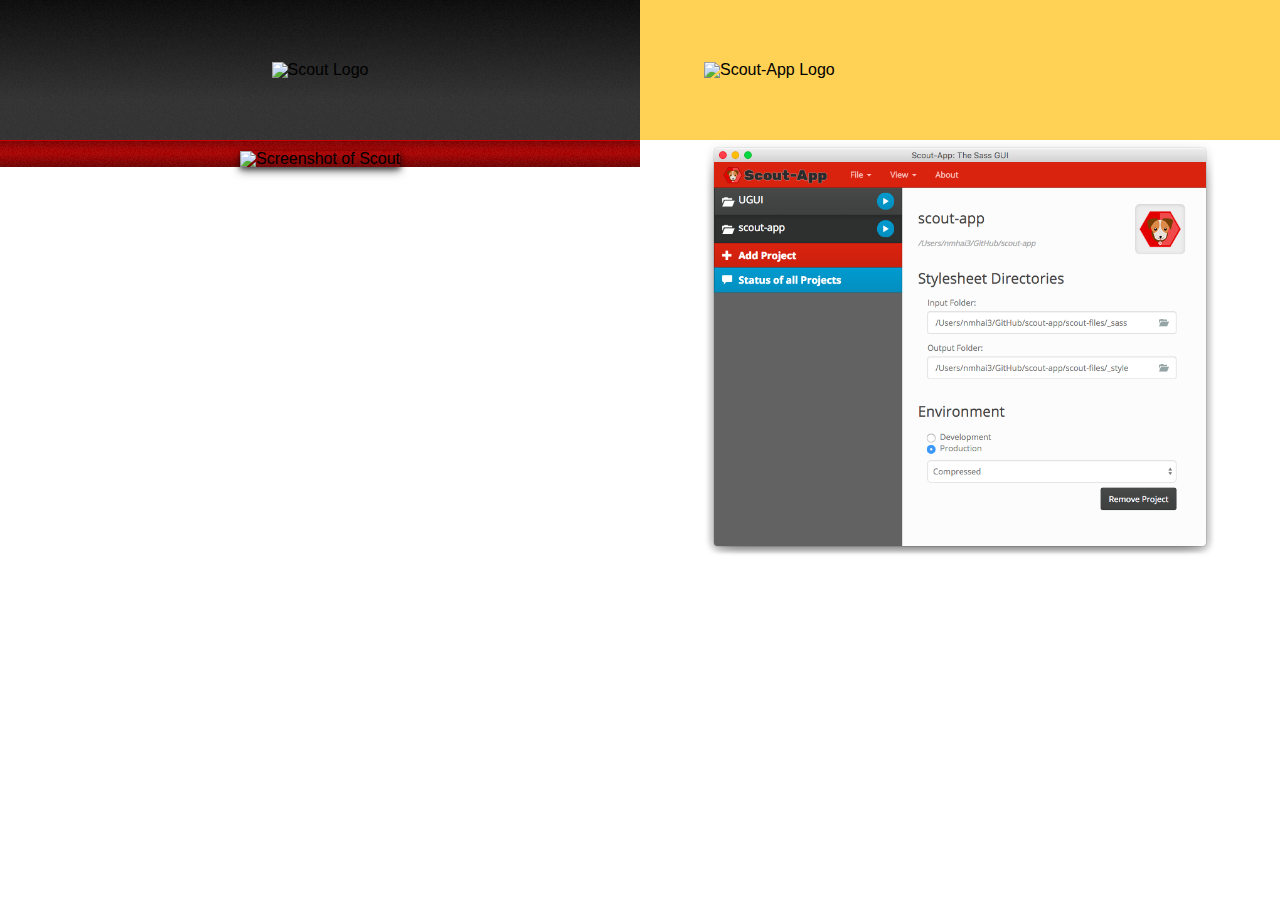
==== index.html @ f61007a2 "Added a bunch of stuff" ====
<!DOCTYPE html>
<html lang="en">
<head>
    <meta http-equiv="X-UA-Compatible" content="IE=edge,chrome=1" />    <!-- Must be first item in <Head> -->
    <title>Scout-App - Site has moved</title>
    <meta charset="UTF-8"                                                                                  />
    <meta name="description"                     content="Scout-App, the easiest way to use Sass!"         />
    <meta name="keywords"                        content="Scout, Scout-App, scoutapp, scout app, Sass, scss, css, preprocessor, GUI, styles, front-end, web design, web development tools, free, open source" />
    <meta http-equiv="Expires"                   content="0"                                               />
    <meta name="viewport"                        content="width=device-width, initial-scale=1.0"           />
    <meta name="subject"                         content="Homepage for Scout-App"                          />
    <meta name="copyright"                       content="Mutually Human"                                  />
    <meta name="language"                        content="EN"                                              />
    <meta name="robots"                          content="index,follow"                                    />
    <meta name="owner"                           content="Mutually Human"                                  />
    <meta name="rating"                          content="General"                                         />
    <meta name="HandheldFriendly"                content="True"                                            />
    <meta name="application-name"                content="Scout-App"                                       />
    <meta http-equiv="cleartype"                 content="on"                                              />
    <meta name="msapplication-navbutton-color"   content="#FFFFFF"                                         />
    <meta name="msapplication-TileColor"         content="#FFFFFF"                                         />
    <meta name="msapplication-square70x70logo"   content="_img/meta/mstile01sm.png"                        />
    <meta name="msapplication-square150x150logo" content="_img/meta/mstile02md.png"                        />
    <meta name="msapplication-wide310x150logo"   content="_img/meta/mstile03wd.png"                        />
    <meta name="msapplication-square310x310logo" content="_img/meta/mstile04lg.png"                        />
    <meta name="apple-mobile-web-app-title"      content="Scout-App"                                       />
    <meta name="apple-mobile-web-app-capable"    content="yes"   /> <!-- "yes" hides Safari navbar in iOS -->
    <meta name="apple-touch-fullscreen"          content="yes"                                             />
    <meta name="apple-mobile-web-app-status-bar-style" content="black"                                     />
    <link rel="apple-touch-icon"             href="_img/meta/apl-57.png"  type="image/png" sizes="57x57"   />
    <link rel="apple-touch-icon-precomposed" href="_img/meta/apl-57.png"  type="image/png" sizes="57x57"   />
    <link rel="apple-touch-icon"             href="_img/meta/apl-72.png"  type="image/png" sizes="72x72"   />
    <link rel="apple-touch-icon-precomposed" href="_img/meta/apl-72.png"  type="image/png" sizes="72x72"   />
    <link rel="apple-touch-icon"             href="_img/meta/apl-114.png" type="image/png" sizes="114x114" />
    <link rel="apple-touch-icon-precomposed" href="_img/meta/apl-114.png" type="image/png" sizes="114x114" />
    <link rel="apple-touch-icon"             href="_img/meta/apl-144.png" type="image/png" sizes="144x144" />
    <link rel="apple-touch-icon-precomposed" href="_img/meta/apl-144.png" type="image/png" sizes="144x144" />
    <link rel="apple-touch-startup-image"    href="_img/meta/apl-str.png" type="image/png"                 />
    <link rel="fluid-icon"                   href="_img/meta/fluid.png"   type="image/png"                 />
    <link rel="icon"                         href="favicon.ico"           type="image/x-icon"              />
    <link rel="shortcut icon"                href="favicon.ico"           type="image/ico"                 />
    <link rel="stylesheet"                   href="_styles/style.min.css" type="text/css"                  />

    <!--[if lt IE 9]>
      <script src="http://html5shim.googlecode.com/svn/trunk/html5.js"></script>
    <![endif]-->
</head>
<body class="vbox viewport">
    <main class="hbox">
        <section id="scout">
            <section class="bg center">
                <img class="logo" src="_img/scout-logo.png" alt="Scout Logo" />
            </section>
            <section class="screenshot center">
                <img src="_img/screenshots/classic.png" alt="Screenshot of Scout" />
            </section>
        </section>

        <section id="scout-app">
            <section class="bg center">
                <img class="logo" src="_img/scout-app-logo.svg" alt="Scout-App Logo" />
            </section>
            <section class="screenshot center">
                <img src="_img/screenshots/mac.png" alt="Screenshot of Scout-App" id="swap" />
            </section>
        </section>
    </main>

    <!-- SCRIPTS -->
    <script src="_scripts/crossbrowser.js"></script>
    <script src="_scripts/main.js"></script><!-- _js.main.js-->
</body>
</html>
---- _styles/style.min.css ----
﻿@charset "UTF-8";

/*!Meyer Resets*/
html,body,div,span,applet,object,iframe,h1,h2,h3,h4,h5,h6,p,blockquote,pre,a,abbr,acronym,address,big,cite,code,del,dfn,em,img,ins,kbd,q,s,samp,small,strike,strong,sub,sup,tt,var,b,u,i,center,dl,dt,dd,ol,ul,li,fieldset,form,label,legend,table,caption,tbody,tfoot,thead,tr,th,td,article,aside,canvas,details,embed,figure,figcaption,footer,header,hgroup,menu,nav,output,ruby,section,summary,time,mark,audio,video{margin:0;padding:0;border:0;font-size:100%;font:inherit;vertical-align:baseline}article,aside,details,figcaption,figure,footer,header,hgroup,menu,nav,section{display:block}body{line-height:1}ol,ul{list-style:none}blockquote,q{quotes:none}blockquote:before,blockquote:after,q:before,q:after{content:'';content:none}table{border-collapse:collapse;border-spacing:0}

/*!normalize.css v3.0.3|MIT License|necolas.github.io/normalize.css*/
html{font-family:sans-serif;-ms-text-size-adjust:100%;-webkit-text-size-adjust:100%}body{margin:0}article,aside,details,figcaption,figure,footer,header,hgroup,main,menu,nav,section,summary{display:block}audio,canvas,progress,video{display:inline-block;vertical-align:baseline}audio:not([controls]){display:none;height:0}[hidden],template{display:none}a{background-color:transparent}a:active,a:hover{outline:0}abbr[title]{border-bottom:1px dotted}b,strong{font-weight:bold}dfn{font-style:italic}h1{font-size:2em;margin:.67em 0}mark{background:#ff0;color:#000}small{font-size:80%}sub{font-size:75%;line-height:0;position:relative;vertical-align:baseline}sup{font-size:75%;line-height:0;position:relative;vertical-align:baseline;top:-0.5em}sub{bottom:-0.25em}img{border:0}svg:not(:root){overflow:hidden}figure{margin:1em 40px}hr{box-sizing:content-box;height:0}pre{overflow:auto}code,kbd,pre,samp{font-family:monospace,monospace;font-size:1em}button,input,optgroup,select,textarea{color:inherit;font:inherit;margin:0}button{overflow:visible;text-transform:none}select{text-transform:none}button,html input[type="button"]{-webkit-appearance:button;cursor:pointer}input[type="reset"],input[type="submit"]{-webkit-appearance:button;cursor:pointer}button[disabled],html input[disabled]{cursor:default}button::-moz-focus-inner{border:0;padding:0}input{line-height:normal}input::-moz-focus-inner{border:0;padding:0}input[type="checkbox"],input[type="radio"]{box-sizing:border-box;padding:0}input[type="number"]::-webkit-inner-spin-button,input[type="number"]::-webkit-outer-spin-button{height:auto}input[type="search"]{-webkit-appearance:textfield;box-sizing:content-box}input[type="search"]::-webkit-search-cancel-button,input[type="search"]::-webkit-search-decoration{-webkit-appearance:none}fieldset{border:1px solid silver;margin:0 2px;padding:.35em .625em .75em}legend{border:0;padding:0}textarea{overflow:auto}optgroup{font-weight:bold}table{border-collapse:collapse;border-spacing:0}td,th{padding:0}

*,
*:before,
*:after {
    box-sizing: border-box;
    border: 0px;
    margin: 0px;
    padding: 0px;
}

html,
body {
    display: flex;
    flex-direction: column;
    width: 100%;
    height: 100%;
    margin: 0;
}

.vbox {
    display: flex;
    flex-direction: column;
}

main {
    display: flex;
    flex: 1;
    flex-direction: row;
    justify-content: space-between;
}


section {
    flex: 1;
    border: 0px;
    margin: 0px;
    padding: 0px;
}

.center {
    display: flex;
    align-items: center;
    justify-content: center;
}

.bg {
    height: 140px;
}

#scout .bg {
    background-color: #333;
    background-image:
        url('../_img/grain-light.png'),
        linear-gradient(rgba(0,0,0,0.75),
        rgba(0,0,0,0) 100px);
}

#scout-app .bg {
    background: #FFD255;
}

#scout .logo {
    max-width: 80%;
    max-height: 80%;
}

#scout-app .logo {
    width: 80%;
    max-height: 80%;
}

.screenshot img {
    max-width: 80%;
}

#scout .screenshot {
    background-color: #A00;
    background-image:
        url('../_img/grain.png'),
        linear-gradient(
            rgba(0,0,0,0.25),
            rgba(0,0,0,0) 35%,
            rgba(0,0,0,0) 50%,
            rgba(0,0,0,0.35));
    border-top: 1px solid #C00;
    padding-top: 10px;
}

#scout .screenshot img {
    box-shadow: rgba(0,0,0,0.5) 0px 4px 10px, rgba(0,0,0,0.5) 0px 2px 5px;
}
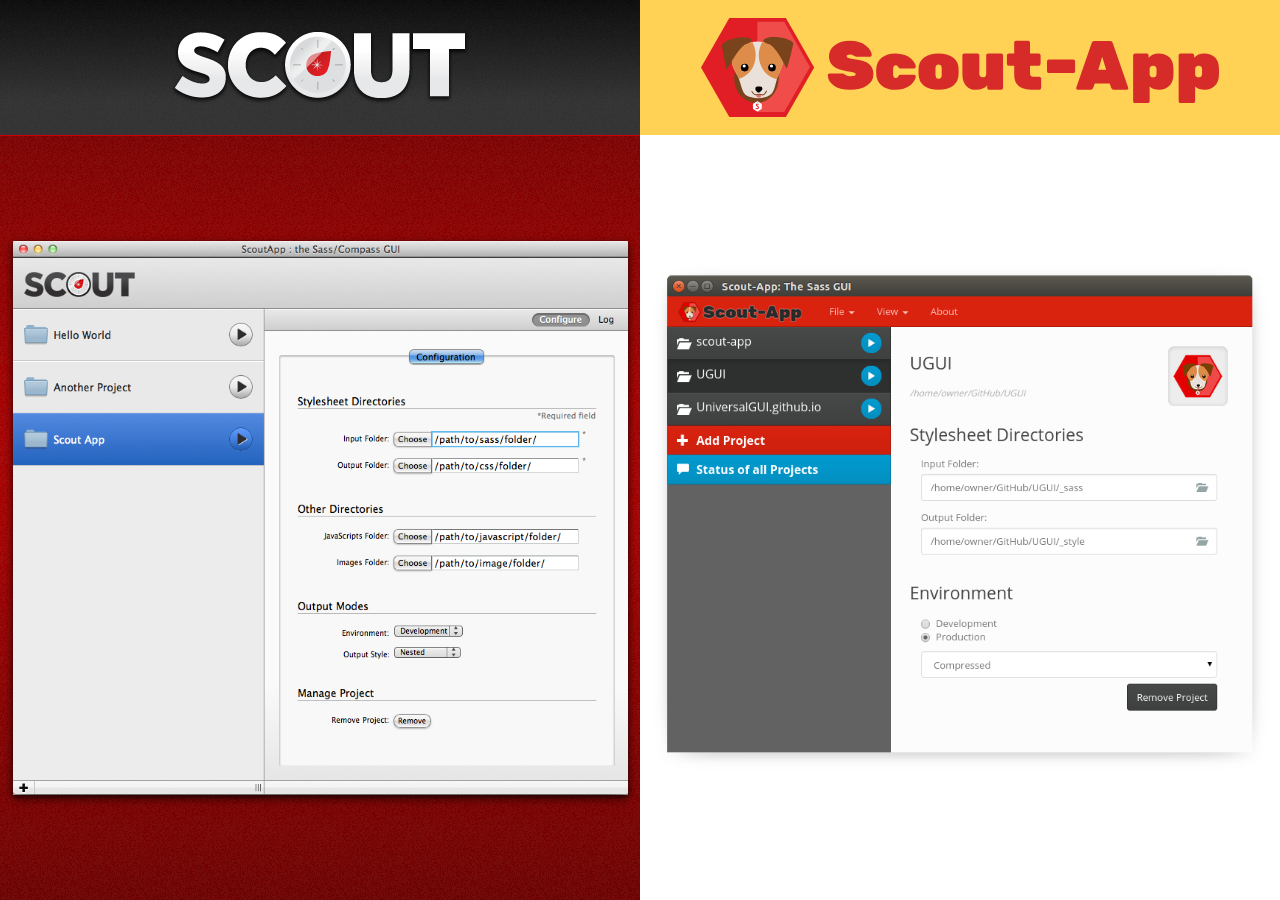
==== commit 1226961d: "Merge pull request #2 from scout-app/gh-pages" ====
--- a/index.html
+++ b/index.html
@@ -1,6 +1,6 @@
 <!DOCTYPE html>
 <html lang="en">
-<head>
+  <head>
     <meta http-equiv="X-UA-Compatible" content="IE=edge,chrome=1" />    <!-- Must be first item in <Head> -->
     <title>Scout-App - Site has moved</title>
     <meta charset="UTF-8"                                                                                  />
@@ -39,35 +39,47 @@
     <link rel="fluid-icon"                   href="_img/meta/fluid.png"   type="image/png"                 />
     <link rel="icon"                         href="favicon.ico"           type="image/x-icon"              />
     <link rel="shortcut icon"                href="favicon.ico"           type="image/ico"                 />
-    <link rel="stylesheet"                   href="_styles/style.min.css" type="text/css"                  />
+    <link rel="stylesheet"                   href="_styles/style.css"     type="text/css"                  />
 
     <!--[if lt IE 9]>
       <script src="http://html5shim.googlecode.com/svn/trunk/html5.js"></script>
     <![endif]-->
-</head>
-<body class="vbox viewport">
-    <main class="hbox">
-        <section id="scout">
-            <section class="bg center">
-                <img class="logo" src="_img/scout-logo.png" alt="Scout Logo" />
-            </section>
-            <section class="screenshot center">
-                <img src="_img/screenshots/classic.png" alt="Screenshot of Scout" />
-            </section>
-        </section>
+  </head>
+  <body class="hbox">
 
-        <section id="scout-app">
-            <section class="bg center">
-                <img class="logo" src="_img/scout-app-logo.svg" alt="Scout-App Logo" />
-            </section>
-            <section class="screenshot center">
-                <img src="_img/screenshots/mac.png" alt="Screenshot of Scout-App" id="swap" />
-            </section>
-        </section>
-    </main>
+    <section id="scout" class="vbox main">
+      <header>
+        <a href="http://scout-app.io/classic">
+          <img src="_img/scout-logo.png" alt="Classic Scout-App Logo" />
+        </a>
+      </header>
+      <article>
+        <a href="http://scout-app.io/classic">
+          <img src="_img/screenshots/classic.png" alt="Screenshot of Scout-App Classic" />
+        </a>
+      </article>
+    </section>
+    <section id="scout-app" class="vbox main">
+      <header>
+        <a href="http://scout-app.io">
+          <img src="_img/scout-app-logo.svg" alt="Scout-App 2 Logo" />
+        </a>
+      </header>
+      <article>
+        <a href="http://scout-app.io">
+          <img src="_img/screenshots/mac.png" alt="Screenshot of Scout-App 2" id="swap" />
+        </a>
+      </article>
+    </section>
 
     <!-- SCRIPTS -->
+    <script type="text/javascript" src="http://ajax.googleapis.com/ajax/libs/jquery/2.2.3/jquery.min.js"></script>
+    <script type="text/javascript">
+      if (typeof jQuery == 'undefined') {
+          document.write(unescape("%3Cscript src='_scripts/jquery-2.2.3.min.js' type='text/javascript'%3E%3C/script%3E"));
+      }
+    </script> <!-- Load local jQuery if Google CDN is unreachable -->
     <script src="_scripts/crossbrowser.js"></script>
-    <script src="_scripts/main.js"></script><!-- _js.main.js-->
-</body>
+    <script src="_scripts/main.min.js"></script>
+  </body>
 </html>
--- a/_styles/style.css
+++ b/_styles/style.css
@@ -0,0 +1 @@
+html,body,div,span,applet,object,iframe,h1,h2,h3,h4,h5,h6,p,blockquote,pre,a,abbr,acronym,address,big,cite,code,del,dfn,em,img,ins,kbd,q,s,samp,small,strike,strong,sub,sup,tt,var,b,u,i,center,dl,dt,dd,ol,ul,li,fieldset,form,label,legend,table,caption,tbody,tfoot,thead,tr,th,td,article,aside,canvas,details,embed,figure,figcaption,footer,header,hgroup,menu,nav,output,ruby,section,summary,time,mark,audio,video{border:0px;margin:0px;padding:0px;font-size:100%;font:inherit;vertical-align:baseline}article,aside,details,figcaption,figure,footer,header,hgroup,menu,nav,section{display:block}body{line-height:1}ol,ul{list-style:none}blockquote,q{quotes:none}blockquote:before,blockquote:after,q:before,q:after{content:'';content:none}table{border-collapse:collapse;border-spacing:0}/*!normalize.css v3.0.3|MIT License|necolas.github.io/normalize.css*/html{font-family:sans-serif;-ms-text-size-adjust:100%;-webkit-text-size-adjust:100%}body{margin:0}article,aside,details,figcaption,figure,footer,header,hgroup,main,menu,nav,section,summary{display:block}audio,canvas,progress,video{display:inline-block;vertical-align:baseline}audio:not([controls]){display:none;height:0}[hidden],template{display:none}a{background-color:transparent}a:active,a:hover{outline:0}abbr[title]{border-bottom:1px dotted}b,strong{font-weight:bold}dfn{font-style:italic}h1{font-size:2em;margin:0.67em 0}mark{background:#ff0;color:#000}small{font-size:80%}sub{font-size:75%;line-height:0;position:relative;vertical-align:baseline}sup{font-size:75%;line-height:0;position:relative;vertical-align:baseline;top:-0.5em}sub{bottom:-0.25em}img{border:0}svg:not(:root){overflow:hidden}figure{margin:1em 40px}hr{box-sizing:content-box;height:0}pre{overflow:auto}code,kbd,pre,samp{font-family:monospace, monospace;font-size:1em}button,input,optgroup,select,textarea{color:inherit;font:inherit;margin:0}button{overflow:visible;text-transform:none}select{text-transform:none}button,html input[type="button"]{-webkit-appearance:button;cursor:pointer}input[type="reset"],input[type="submit"]{-webkit-appearance:button;cursor:pointer}button[disabled],html input[disabled]{cursor:default}button::-moz-focus-inner{border:0;padding:0}input{line-height:normal}input::-moz-focus-inner{border:0;padding:0}input[type="checkbox"],input[type="radio"]{box-sizing:border-box;padding:0}input[type="number"]::-webkit-inner-spin-button,input[type="number"]::-webkit-outer-spin-button{height:auto}input[type="search"]{-webkit-appearance:textfield;box-sizing:content-box}input[type="search"]::-webkit-search-cancel-button,input[type="search"]::-webkit-search-decoration{-webkit-appearance:none}fieldset{border:1px solid #c0c0c0;margin:0 2px;padding:0.35em 0.625em 0.75em}legend{border:0;padding:0}textarea{overflow:auto}optgroup{font-weight:bold}table{border-collapse:collapse;border-spacing:0}td,th{padding:0}*,*:before,*:after{box-sizing:border-box}html,body{border:0px;margin:0px;padding:0px;width:100%;height:100%;font-family:sans-serif}img{-ms-interpolation-mode:bicubic}header,article{border:0px;margin:0px;padding:0px}.vbox{display:flex;flex-direction:column}.hbox{display:flex;flex-direction:row}a,header,article{display:flex;align-items:center;justify-content:center}header,footer{height:135px}.main,article{flex:1}#scout header{background-color:#333;background-image:url("../_img/grain-light.png"),linear-gradient(rgba(0,0,0,0.75), transparent 100px)}#scout header img{max-width:100%;max-height:90%}#scout article{background-color:#A00;background-image:url("../_img/grain.png"),linear-gradient(rgba(0,0,0,0.25), transparent 35%, transparent 50%, rgba(0,0,0,0.35));border-top:1px solid #C00}#scout article img{box-shadow:rgba(0,0,0,0.5) 0px 4px 10px,rgba(0,0,0,0.5) 0px 2px 5px}#scout-app header{background:#FFD255}#scout-app header a,#scout-app header img{width:90%;max-height:100%}@media screen and (max-width: 550px){.hbox,header,article{display:block;height:auto;text-align:center}img{margin:20px 0px}article img{margin-bottom:40px}header img{margin-top:30px}}
